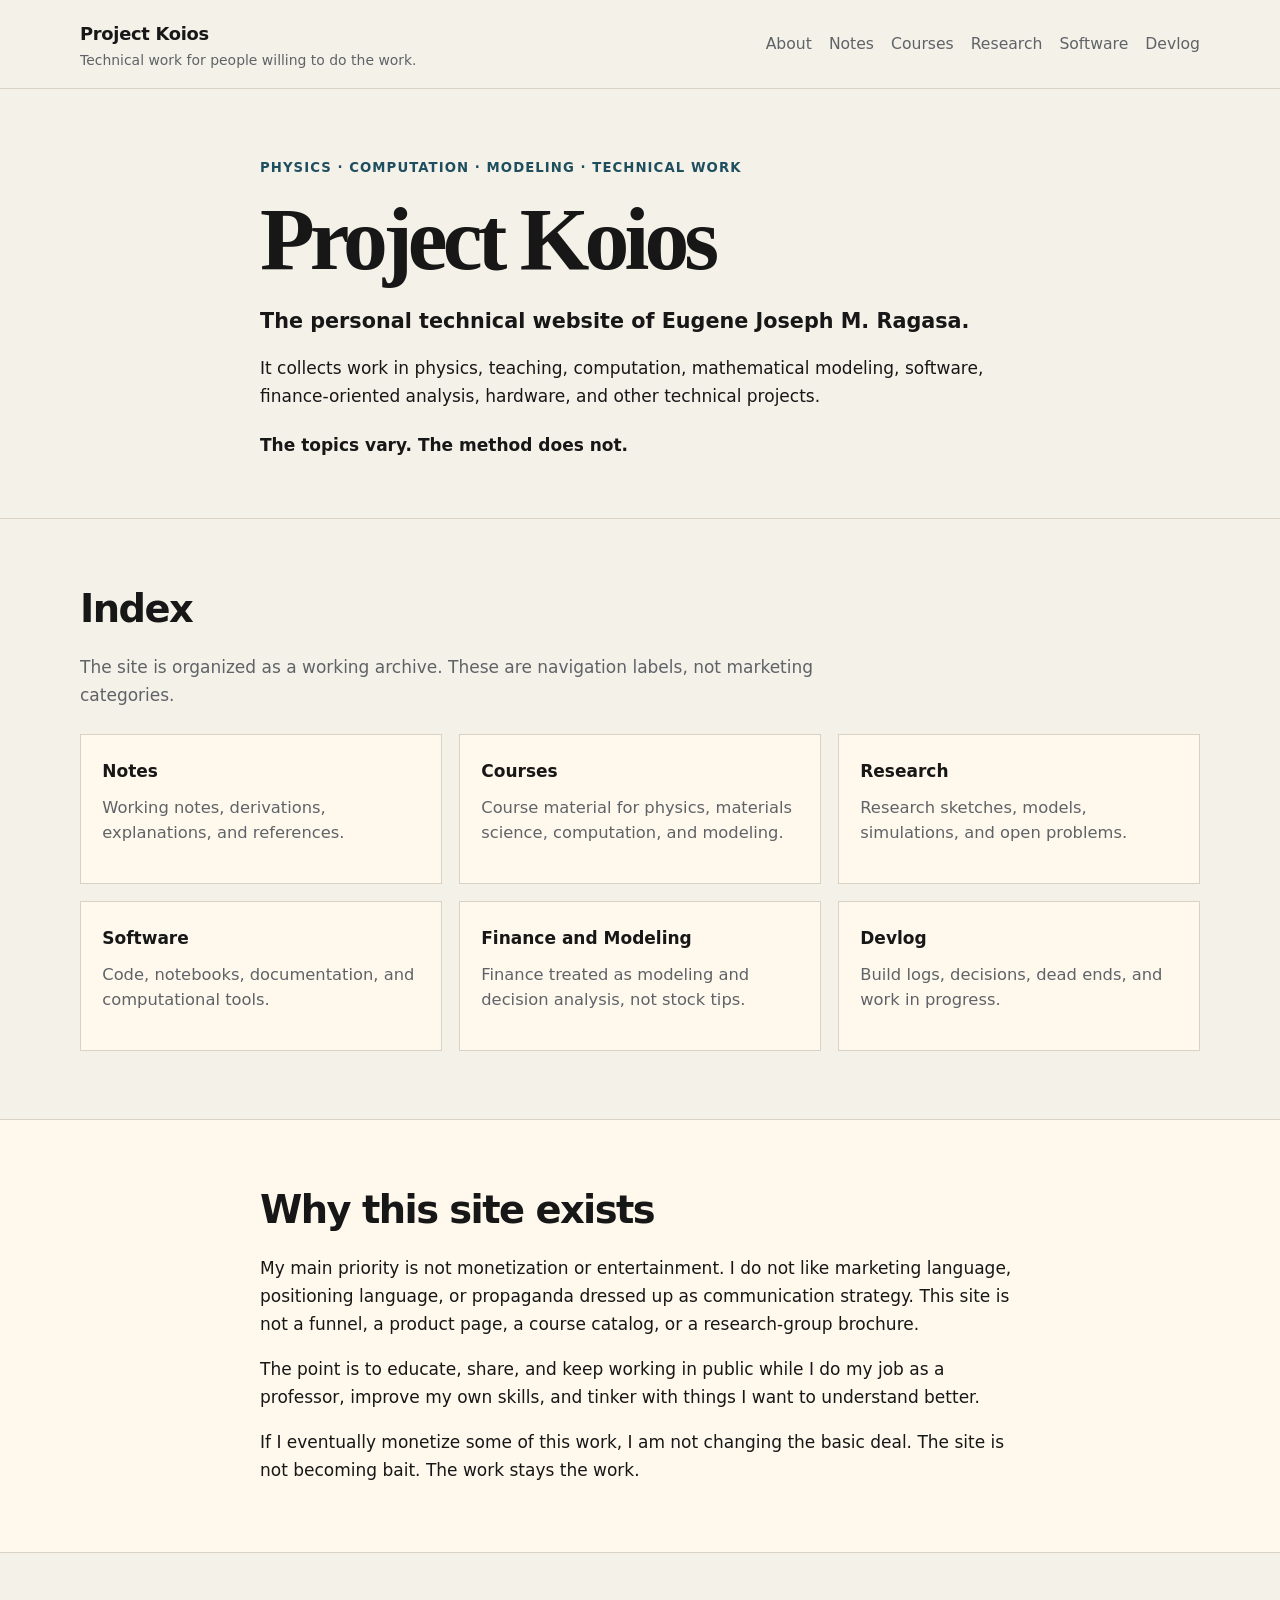
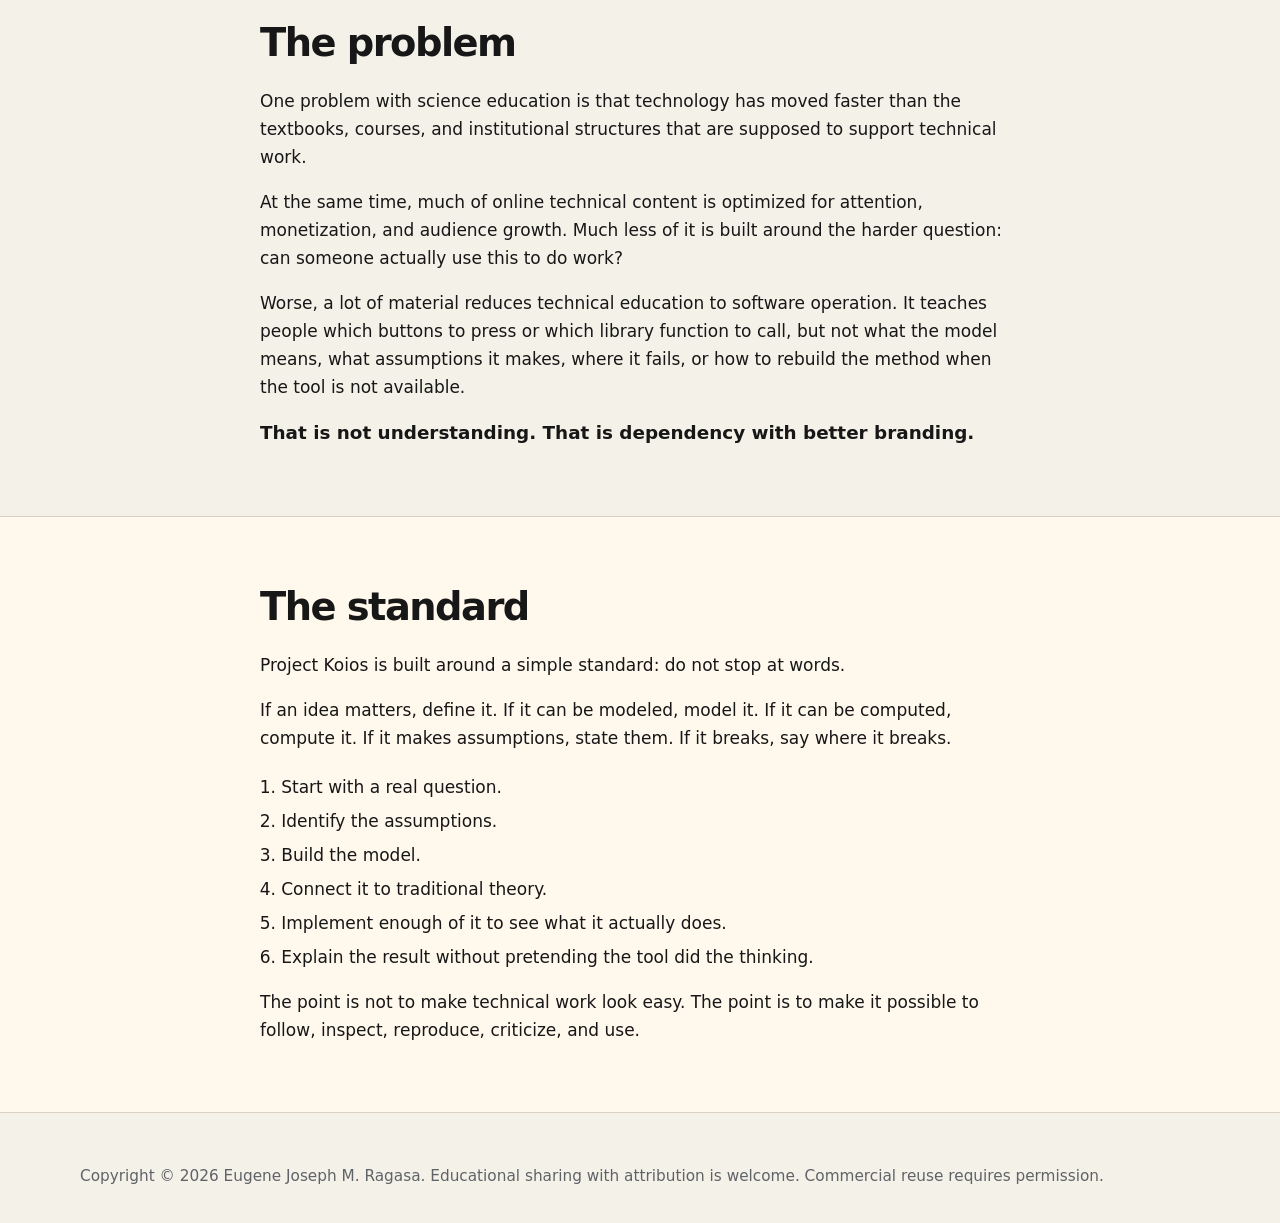
==== www/index.html @ 4f6533db "daily push" ====
<!-- www/index.html -->
<!DOCTYPE html>
<html lang="en">
<head>
  <meta charset="UTF-8" />
  <meta name="viewport" content="width=device-width, initial-scale=1.0" />

  <title>Project Koios</title>

  <meta
    name="description"
    content="Project Koios is the personal technical website of Eugene Joseph M. Ragasa. Technical work for people willing to put in the work."
  />

  <link rel="stylesheet" href="assets/css/style.css" />
</head>

<body>
  <header class="site-header">
    <div class="container header-inner">
      <div class="site-brand">
        <a class="site-title" href="index.html">Project Koios</a>
        <div class="site-tagline">
          Technical work for people willing to do the work.
        </div>
      </div>

      <nav class="site-nav" aria-label="Main navigation">
        <a href="pages/about.html">About</a>
        <a href="pages/notes.html">Notes</a>
        <a href="pages/courses.html">Courses</a>
        <a href="pages/research.html">Research</a>
        <a href="pages/software.html">Software</a>
        <a href="pages/devlog.html">Devlog</a>
      </nav>
    </div>
  </header>

  <main>
    <section class="home-intro">
      <div class="container narrow">
        <p class="eyebrow">Physics · Computation · Modeling · Technical Work</p>

        <h1>Project Koios</h1>

        <p class="lead">
          The personal technical website of Eugene Joseph M. Ragasa.
        </p>

        <p>
          It collects work in physics, teaching, computation, mathematical modeling,
          software, finance-oriented analysis, hardware, and other technical projects.
        </p>

        <p class="statement">
          The topics vary. The method does not.
        </p>
      </div>
    </section>

    <section class="home-index section">
      <div class="container">
        <div class="section-header">
          <h2>Index</h2>
          <p>
            The site is organized as a working archive. These are navigation labels,
            not marketing categories.
          </p>
        </div>

        <div class="index-grid">
          <a class="index-card" href="pages/notes.html">
            <span class="index-title">Notes</span>
            <span class="index-desc">
              Working notes, derivations, explanations, and references.
            </span>
          </a>

          <a class="index-card" href="pages/courses.html">
            <span class="index-title">Courses</span>
            <span class="index-desc">
              Course material for physics, materials science, computation, and modeling.
            </span>
          </a>

          <a class="index-card" href="pages/research.html">
            <span class="index-title">Research</span>
            <span class="index-desc">
              Research sketches, models, simulations, and open problems.
            </span>
          </a>

          <a class="index-card" href="pages/software.html">
            <span class="index-title">Software</span>
            <span class="index-desc">
              Code, notebooks, documentation, and computational tools.
            </span>
          </a>

          <a class="index-card" href="pages/finance.html">
            <span class="index-title">Finance and Modeling</span>
            <span class="index-desc">
              Finance treated as modeling and decision analysis, not stock tips.
            </span>
          </a>

          <a class="index-card" href="pages/devlog.html">
            <span class="index-title">Devlog</span>
            <span class="index-desc">
              Build logs, decisions, dead ends, and work in progress.
            </span>
          </a>
        </div>
      </div>
    </section>

    <section class="section muted">
      <div class="container narrow">
        <h2>Why this site exists</h2>

        <p>
          My main priority is not monetization or entertainment. I do not like
          marketing language, positioning language, or propaganda dressed up as
          communication strategy. This site is not a funnel, a product page, a
          course catalog, or a research-group brochure.
        </p>

        <p>
          The point is to educate, share, and keep working in public while I do my
          job as a professor, improve my own skills, and tinker with things I want
          to understand better.
        </p>

        <p>
          If I eventually monetize some of this work, I am not changing the basic
          deal. The site is not becoming bait. The work stays the work.
        </p>
      </div>
    </section>

    <section class="section">
      <div class="container narrow">
        <h2>The problem</h2>

        <p>
          One problem with science education is that technology has moved faster
          than the textbooks, courses, and institutional structures that are
          supposed to support technical work.
        </p>

        <p>
          At the same time, much of online technical content is optimized for
          attention, monetization, and audience growth. Much less of it is built
          around the harder question: can someone actually use this to do work?
        </p>

        <p>
          Worse, a lot of material reduces technical education to software
          operation. It teaches people which buttons to press or which library
          function to call, but not what the model means, what assumptions it
          makes, where it fails, or how to rebuild the method when the tool is not
          available.
        </p>

        <p class="punchline">
          That is not understanding. That is dependency with better branding.
        </p>
      </div>
    </section>

    <section class="section muted">
      <div class="container narrow">
        <h2>The standard</h2>

        <p>
          Project Koios is built around a simple standard: do not stop at words.
        </p>

        <p>
          If an idea matters, define it. If it can be modeled, model it. If it can
          be computed, compute it. If it makes assumptions, state them. If it
          breaks, say where it breaks.
        </p>

        <ol class="method-list">
          <li>Start with a real question.</li>
          <li>Identify the assumptions.</li>
          <li>Build the model.</li>
          <li>Connect it to traditional theory.</li>
          <li>Implement enough of it to see what it actually does.</li>
          <li>Explain the result without pretending the tool did the thinking.</li>
        </ol>

        <p>
          The point is not to make technical work look easy. The point is to make
          it possible to follow, inspect, reproduce, criticize, and use.
        </p>
      </div>
    </section>
  </main>

  <footer class="site-footer">
    <div class="container">
      <p>
        Copyright © 2026 Eugene Joseph M. Ragasa. Educational sharing with
        attribution is welcome. Commercial reuse requires permission.
      </p>
    </div>
  </footer>
</body>
</html>
---- www/assets/css/style.css ----
/* www/assets/css/style.css */

/* ============================================================
   Project Koios Design System
   ============================================================ */

:root {
  /* Core palette */
  --color-paper: #f4f1e8;
  --color-ink: #171717;
  --color-graphite: #5f6368;
  --color-rule: #d8d1c4;
  --color-panel: #fff9ed;
  --color-blue: #1f4e5f;

  /* Secondary palette */
  --color-charcoal: #111418;
  --color-slate: #1b2229;
  --color-terminal: #0b0d10;
  --color-code-text: #d6e4ff;
  --color-oxide: #9a4a2f;
  --color-green: #3e6b50;

  /* Semantic aliases */
  --bg: var(--color-paper);
  --text: var(--color-ink);
  --muted: var(--color-graphite);
  --line: var(--color-rule);
  --panel: var(--color-panel);
  --accent: var(--color-blue);

  /* Typography */
  --font-body: ui-sans-serif, system-ui, -apple-system, BlinkMacSystemFont,
    "Segoe UI", sans-serif;
  --font-reading: ui-serif, Georgia, Cambria, "Times New Roman", Times, serif;
  --font-mono: "SFMono-Regular", Consolas, "Liberation Mono", Menlo, monospace;

  /* Layout */
  --max-width: 1120px;
  --narrow-width: 760px;
}

/* ============================================================
   Base
   ============================================================ */

* {
  box-sizing: border-box;
}

html {
  font-size: 17px;
}

body {
  margin: 0;
  color: var(--text);
  background: var(--bg);
  font-family: var(--font-body);
  line-height: 1.65;
}

a {
  color: var(--accent);
  text-decoration-thickness: 0.08em;
  text-underline-offset: 0.18em;
}

a:hover {
  color: var(--color-oxide);
}

.container {
  width: min(100% - 2rem, var(--max-width));
  margin-inline: auto;
}

.container.narrow {
  max-width: var(--narrow-width);
}

p {
  margin: 1rem 0 0;
}

h1,
h2,
h3 {
  margin-top: 0;
  color: var(--text);
  line-height: 1.15;
}

h1 {
  margin-bottom: 0;
  font-family: var(--font-reading);
  font-size: clamp(3rem, 7vw, 5.5rem);
  line-height: 0.95;
  letter-spacing: -0.055em;
}

h2 {
  margin-bottom: 1.25rem;
  font-family: var(--font-body);
  font-size: clamp(1.8rem, 3vw, 2.6rem);
  font-weight: 850;
  letter-spacing: -0.04em;
}

h3 {
  margin-bottom: 0.6rem;
  font-family: var(--font-body);
  font-size: 1.15rem;
  font-weight: 800;
}

/* ============================================================
   Header
   ============================================================ */

.site-header {
  border-bottom: 1px solid var(--line);
  background: var(--bg);
}

.header-inner {
  min-height: 88px;
  display: flex;
  align-items: center;
  justify-content: space-between;
  gap: 1.5rem;
}

.site-brand {
  display: flex;
  flex-direction: column;
  gap: 0.15rem;
}

.site-title {
  color: var(--text);
  font-family: var(--font-body);
  font-weight: 850;
  font-size: 1.05rem;
  letter-spacing: -0.015em;
  text-decoration: none;
}

.site-title:hover {
  color: var(--text);
}

.site-tagline {
  max-width: 360px;
  color: var(--muted);
  font-family: var(--font-body);
  font-size: 0.82rem;
  line-height: 1.3;
}

.site-nav {
  display: flex;
  flex-wrap: wrap;
  gap: 1rem;
  color: var(--muted);
  font-family: var(--font-body);
  font-size: 0.92rem;
}

.site-nav a {
  color: var(--muted);
  text-decoration: none;
}

.site-nav a:hover {
  color: var(--text);
}

/* ============================================================
   Home Intro
   ============================================================ */

.home-intro {
  padding: 4rem 0 3.5rem;
  border-bottom: 1px solid var(--line);
}

.eyebrow {
  margin: 0 0 1rem;
  color: var(--accent);
  font-family: var(--font-body);
  font-size: 0.78rem;
  font-weight: 850;
  letter-spacing: 0.08em;
  text-transform: uppercase;
}

.lead {
  margin-top: 1.5rem;
  color: var(--text);
  font-size: 1.22rem;
  font-weight: 700;
  line-height: 1.45;
}

.statement {
  margin-top: 1.25rem;
  color: var(--text);
  font-weight: 850;
}

/* ============================================================
   Sections
   ============================================================ */

.section {
  padding: 4rem 0;
  border-bottom: 1px solid var(--line);
}

.section.muted {
  background: var(--panel);
}

.section-header {
  max-width: var(--narrow-width);
  margin-bottom: 1.5rem;
}

.section-header p {
  color: var(--muted);
}

.punchline {
  color: var(--text);
  font-weight: 850;
  font-size: 1.08rem;
}

.method-list {
  margin: 1.25rem 0 0;
  padding-left: 1.25rem;
}

.method-list li {
  margin: 0.35rem 0;
}

/* ============================================================
   Index Cards
   ============================================================ */

.index-grid {
  display: grid;
  grid-template-columns: repeat(3, minmax(0, 1fr));
  gap: 1rem;
}

.index-card {
  display: block;
  min-height: 150px;
  padding: 1.25rem;
  color: var(--text);
  background: var(--panel);
  border: 1px solid var(--line);
  text-decoration: none;
}

.index-card:hover {
  color: var(--text);
  border-color: var(--accent);
}

.index-title {
  display: block;
  margin-bottom: 0.6rem;
  font-weight: 850;
}

.index-desc {
  display: block;
  color: var(--muted);
  font-size: 0.96rem;
  line-height: 1.55;
}

/* ============================================================
   Legacy Cards
   Kept for pages that still use .card-grid / .card
   ============================================================ */

.card-grid {
  display: grid;
  grid-template-columns: repeat(3, minmax(0, 1fr));
  gap: 1rem;
  margin-top: 1.5rem;
}

.card {
  padding: 1.25rem;
  background: var(--panel);
  border: 1px solid var(--line);
}

.card p {
  color: var(--muted);
  font-size: 0.96rem;
}

/* ============================================================
   Code and Technical Text
   ============================================================ */

code,
pre,
kbd,
.file-path,
.command,
.technical-tag {
  font-family: var(--font-mono);
}

code {
  padding: 0.1rem 0.25rem;
  color: var(--color-charcoal);
  background: rgba(31, 78, 95, 0.09);
  border: 1px solid rgba(31, 78, 95, 0.14);
}

pre {
  margin: 1.5rem 0 0;
  padding: 1rem;
  overflow-x: auto;
  color: var(--color-code-text);
  background: var(--color-terminal);
  border: 1px solid var(--color-charcoal);
}

pre code {
  padding: 0;
  color: inherit;
  background: transparent;
  border: 0;
}

/* ============================================================
   Callouts
   ============================================================ */

.callout {
  margin: 1.5rem 0;
  padding: 1rem 1.25rem;
  background: var(--panel);
  border-left: 4px solid var(--accent);
}

.callout-title {
  margin-bottom: 0.5rem;
  font-weight: 850;
}

.callout-warning {
  border-left-color: var(--color-oxide);
}

.callout-result {
  border-left-color: var(--color-green);
}

/* ============================================================
   Tables
   ============================================================ */

table {
  width: 100%;
  margin: 1.5rem 0;
  border-collapse: collapse;
}

th,
td {
  padding: 0.6rem 0.75rem;
  border-bottom: 1px solid var(--line);
  text-align: left;
  vertical-align: top;
}

th {
  color: var(--text);
  font-weight: 850;
}

td {
  color: var(--muted);
}

/* ============================================================
   Math Rendering
   MathJax / KaTeX compatibility
   ============================================================ */

mjx-container,
.katex-display {
  max-width: 100%;
  overflow-x: auto;
  overflow-y: hidden;
}

mjx-container[display="true"],
.katex-display {
  margin: 1.5rem 0;
  padding: 0.25rem 0;
}

.math-block {
  margin: 1.5rem 0;
  overflow-x: auto;
}

/* ============================================================
   Footer
   ============================================================ */

.site-footer {
  padding: 2rem 0;
  color: var(--muted);
  font-size: 0.9rem;
}

/* ============================================================
   Responsive
   ============================================================ */

@media (max-width: 900px) {
  .header-inner {
    align-items: flex-start;
    flex-direction: column;
    padding: 1rem 0;
  }

  .site-nav {
    gap: 0.75rem;
  }

  .home-intro {
    padding: 3.25rem 0 3rem;
  }

  .index-grid,
  .card-grid {
    grid-template-columns: 1fr;
  }
}

@media (max-width: 520px) {
  html {
    font-size: 16px;
  }

  .container {
    width: min(100% - 1.5rem, var(--max-width));
  }

  .site-nav {
    font-size: 0.88rem;
  }
}
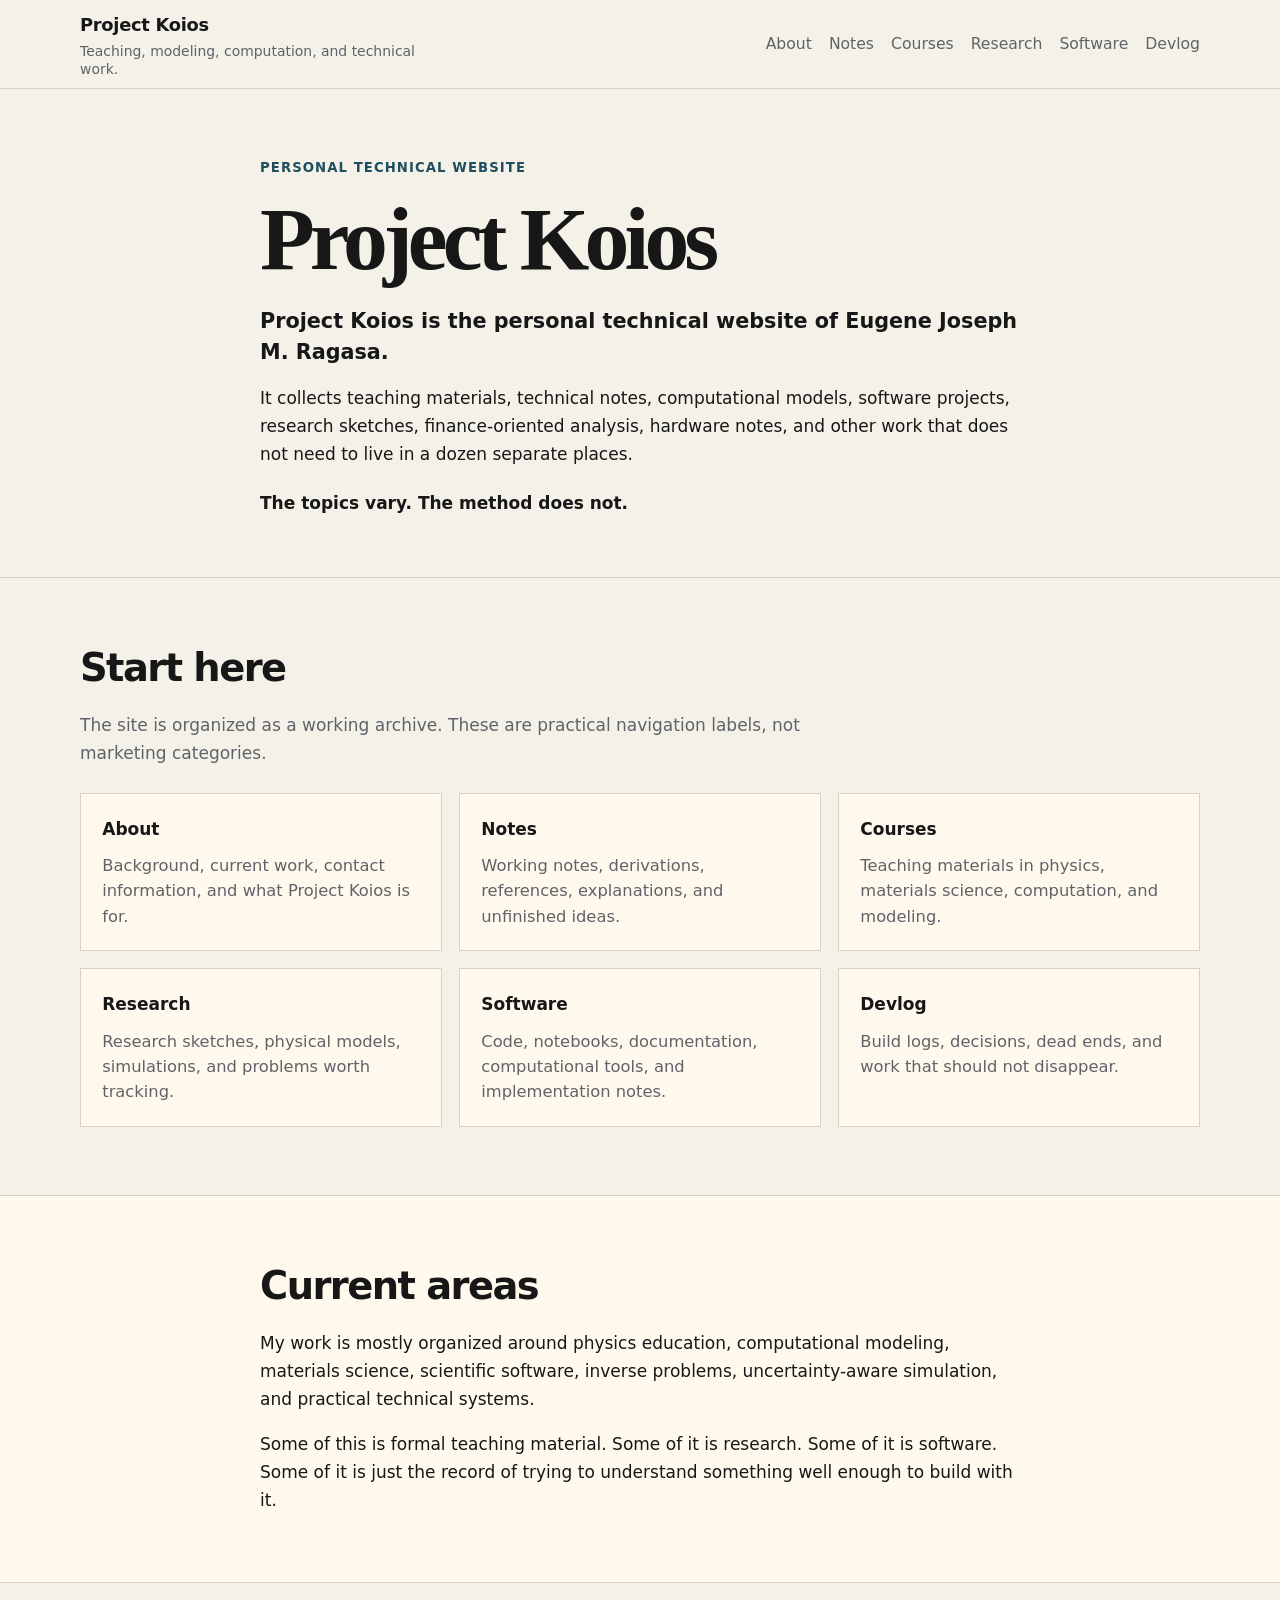
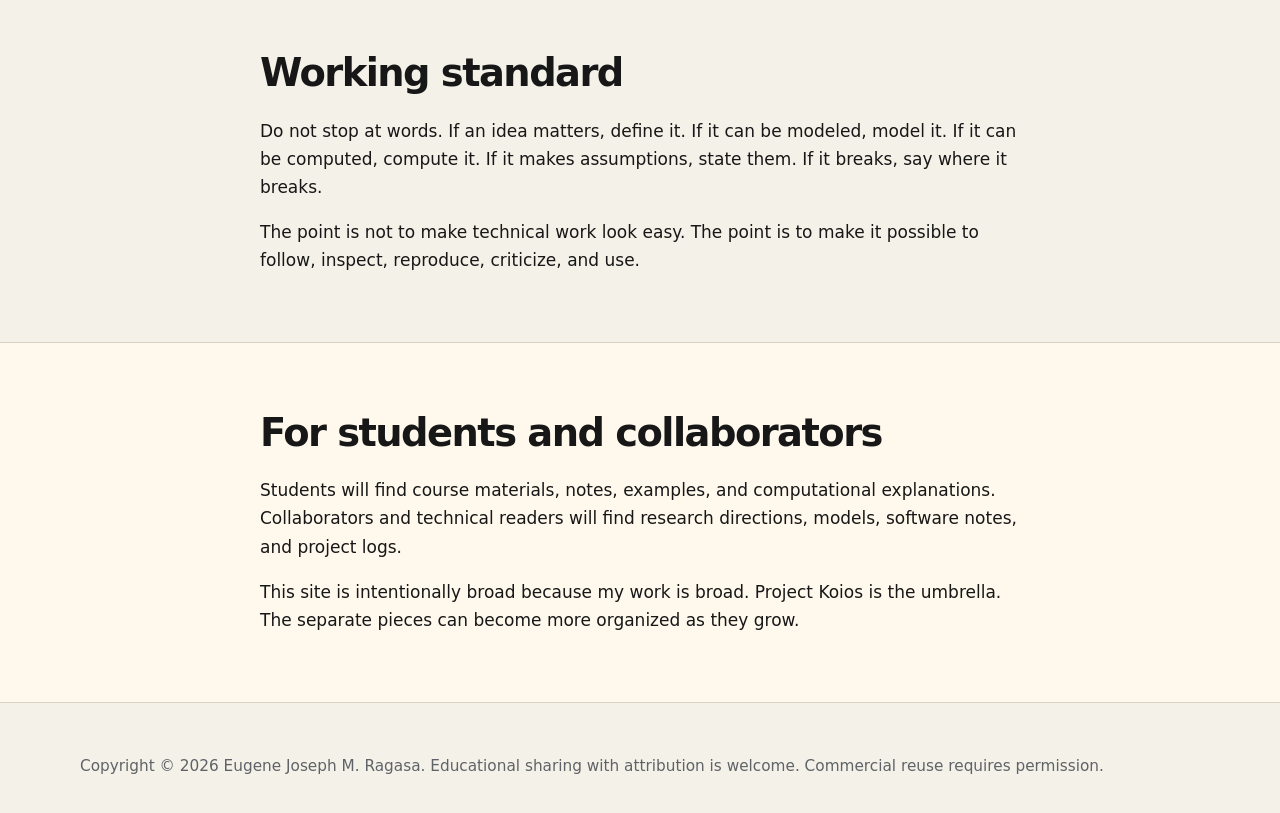
==== commit cf868c9a: "Build first Project Koios homepage" ====
--- a/www/index.html
+++ b/www/index.html
@@ -9,7 +9,7 @@
 
   <meta
     name="description"
-    content="Project Koios is the personal technical website of Eugene Joseph M. Ragasa. Technical work for people willing to put in the work."
+    content="Project Koios is the personal technical website of Eugene Joseph M. Ragasa. Teaching, modeling, computation, and technical work."
   />
 
   <link rel="stylesheet" href="assets/css/style.css" />
@@ -21,7 +21,7 @@
       <div class="site-brand">
         <a class="site-title" href="index.html">Project Koios</a>
         <div class="site-tagline">
-          Technical work for people willing to do the work.
+          Teaching, modeling, computation, and technical work.
         </div>
       </div>
 
@@ -39,17 +39,18 @@
   <main>
     <section class="home-intro">
       <div class="container narrow">
-        <p class="eyebrow">Physics · Computation · Modeling · Technical Work</p>
+        <p class="eyebrow">Personal technical website</p>
 
         <h1>Project Koios</h1>
 
         <p class="lead">
-          The personal technical website of Eugene Joseph M. Ragasa.
+          Project Koios is the personal technical website of Eugene Joseph M. Ragasa.
         </p>
 
         <p>
-          It collects work in physics, teaching, computation, mathematical modeling,
-          software, finance-oriented analysis, hardware, and other technical projects.
+          It collects teaching materials, technical notes, computational models,
+          software projects, research sketches, finance-oriented analysis, hardware
+          notes, and other work that does not need to live in a dozen separate places.
         </p>
 
         <p class="statement">
@@ -61,53 +62,53 @@
     <section class="home-index section">
       <div class="container">
         <div class="section-header">
-          <h2>Index</h2>
+          <h2>Start here</h2>
           <p>
-            The site is organized as a working archive. These are navigation labels,
-            not marketing categories.
+            The site is organized as a working archive. These are practical
+            navigation labels, not marketing categories.
           </p>
         </div>
 
         <div class="index-grid">
+          <a class="index-card" href="pages/about.html">
+            <span class="index-title">About</span>
+            <span class="index-desc">
+              Background, current work, contact information, and what Project Koios is for.
+            </span>
+          </a>
+
           <a class="index-card" href="pages/notes.html">
             <span class="index-title">Notes</span>
             <span class="index-desc">
-              Working notes, derivations, explanations, and references.
+              Working notes, derivations, references, explanations, and unfinished ideas.
             </span>
           </a>
 
           <a class="index-card" href="pages/courses.html">
             <span class="index-title">Courses</span>
             <span class="index-desc">
-              Course material for physics, materials science, computation, and modeling.
+              Teaching materials in physics, materials science, computation, and modeling.
             </span>
           </a>
 
           <a class="index-card" href="pages/research.html">
             <span class="index-title">Research</span>
             <span class="index-desc">
-              Research sketches, models, simulations, and open problems.
+              Research sketches, physical models, simulations, and problems worth tracking.
             </span>
           </a>
 
           <a class="index-card" href="pages/software.html">
             <span class="index-title">Software</span>
             <span class="index-desc">
-              Code, notebooks, documentation, and computational tools.
-            </span>
-          </a>
-
-          <a class="index-card" href="pages/finance.html">
-            <span class="index-title">Finance and Modeling</span>
-            <span class="index-desc">
-              Finance treated as modeling and decision analysis, not stock tips.
+              Code, notebooks, documentation, computational tools, and implementation notes.
             </span>
           </a>
 
           <a class="index-card" href="pages/devlog.html">
             <span class="index-title">Devlog</span>
             <span class="index-desc">
-              Build logs, decisions, dead ends, and work in progress.
+              Build logs, decisions, dead ends, and work that should not disappear.
             </span>
           </a>
         </div>
@@ -116,84 +117,53 @@
 
     <section class="section muted">
       <div class="container narrow">
-        <h2>Why this site exists</h2>
+        <h2>Current areas</h2>
 
         <p>
-          My main priority is not monetization or entertainment. I do not like
-          marketing language, positioning language, or propaganda dressed up as
-          communication strategy. This site is not a funnel, a product page, a
-          course catalog, or a research-group brochure.
+          My work is mostly organized around physics education, computational
+          modeling, materials science, scientific software, inverse problems,
+          uncertainty-aware simulation, and practical technical systems.
         </p>
 
         <p>
-          The point is to educate, share, and keep working in public while I do my
-          job as a professor, improve my own skills, and tinker with things I want
-          to understand better.
-        </p>
-
-        <p>
-          If I eventually monetize some of this work, I am not changing the basic
-          deal. The site is not becoming bait. The work stays the work.
+          Some of this is formal teaching material. Some of it is research. Some of
+          it is software. Some of it is just the record of trying to understand
+          something well enough to build with it.
         </p>
       </div>
     </section>
 
     <section class="section">
       <div class="container narrow">
-        <h2>The problem</h2>
+        <h2>Working standard</h2>
 
         <p>
-          One problem with science education is that technology has moved faster
-          than the textbooks, courses, and institutional structures that are
-          supposed to support technical work.
+          Do not stop at words. If an idea matters, define it. If it can be
+          modeled, model it. If it can be computed, compute it. If it makes
+          assumptions, state them. If it breaks, say where it breaks.
         </p>
 
         <p>
-          At the same time, much of online technical content is optimized for
-          attention, monetization, and audience growth. Much less of it is built
-          around the harder question: can someone actually use this to do work?
-        </p>
-
-        <p>
-          Worse, a lot of material reduces technical education to software
-          operation. It teaches people which buttons to press or which library
-          function to call, but not what the model means, what assumptions it
-          makes, where it fails, or how to rebuild the method when the tool is not
-          available.
-        </p>
-
-        <p class="punchline">
-          That is not understanding. That is dependency with better branding.
+          The point is not to make technical work look easy. The point is to make
+          it possible to follow, inspect, reproduce, criticize, and use.
         </p>
       </div>
     </section>
 
     <section class="section muted">
       <div class="container narrow">
-        <h2>The standard</h2>
+        <h2>For students and collaborators</h2>
 
         <p>
-          Project Koios is built around a simple standard: do not stop at words.
+          Students will find course materials, notes, examples, and computational
+          explanations. Collaborators and technical readers will find research
+          directions, models, software notes, and project logs.
         </p>
 
         <p>
-          If an idea matters, define it. If it can be modeled, model it. If it can
-          be computed, compute it. If it makes assumptions, state them. If it
-          breaks, say where it breaks.
-        </p>
-
-        <ol class="method-list">
-          <li>Start with a real question.</li>
-          <li>Identify the assumptions.</li>
-          <li>Build the model.</li>
-          <li>Connect it to traditional theory.</li>
-          <li>Implement enough of it to see what it actually does.</li>
-          <li>Explain the result without pretending the tool did the thinking.</li>
-        </ol>
-
-        <p>
-          The point is not to make technical work look easy. The point is to make
-          it possible to follow, inspect, reproduce, criticize, and use.
+          This site is intentionally broad because my work is broad. Project Koios
+          is the umbrella. The separate pieces can become more organized as they
+          grow.
         </p>
       </div>
     </section>
